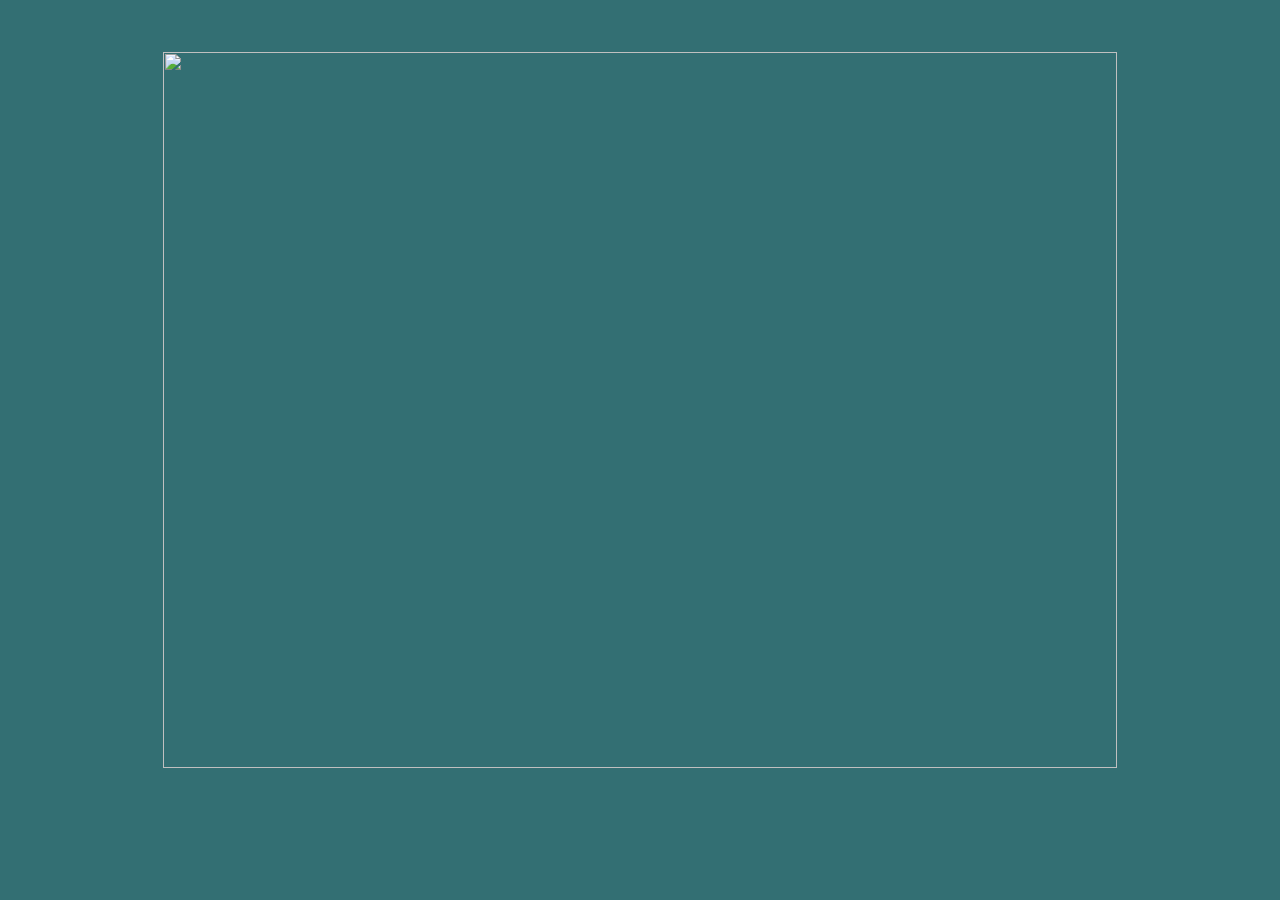
==== album.html @ 2c0aec2a "Added fade animations & the photo album page" ====
<html>
    <head>
        <meta charset="UTF-8" />
        <meta
            name="viewport"
            content="width=device-width"
            ,
            initial-scale="1.0"
        />
        <title>Alex's Photos</title>
        <link rel="stylesheet" href="album.css" />
        <link
            rel="icon"
            href="vectors/photos.svg"
            sizes="any"
            type="image/svg+xml"
        />
    </head>
    <body>
        <div class="wall">
            <img src="vectors/album.svg" class="album" />
        </div>
    </body>
</html>
---- album.css ----
body {
    background-color: #336f73;
}
img {
    -webkit-user-drag: none;
    user-select: none;
}
.wall {
    margin-inline: auto;
    display: flex;
    aspect-ratio: 4 / 3;
    max-height: 100%;
    position: relative;
    justify-content: center;
    align-items: center;
    text-align: center;
}
.album {
    opacity: 1;
    animation-name: fadeInOpacity;
    animation-iteration-count: 1;
    animation-timing-function: ease-in;
    animation-duration: 1s;
    position: absolute;
    margin: auto;
    height: 90%;
    width: 90%;
    z-index: -1;
}

@keyframes fadeInOpacity {
    0% {
        opacity: 0;
    }
    100% {
        opacity: 1;
    }
}
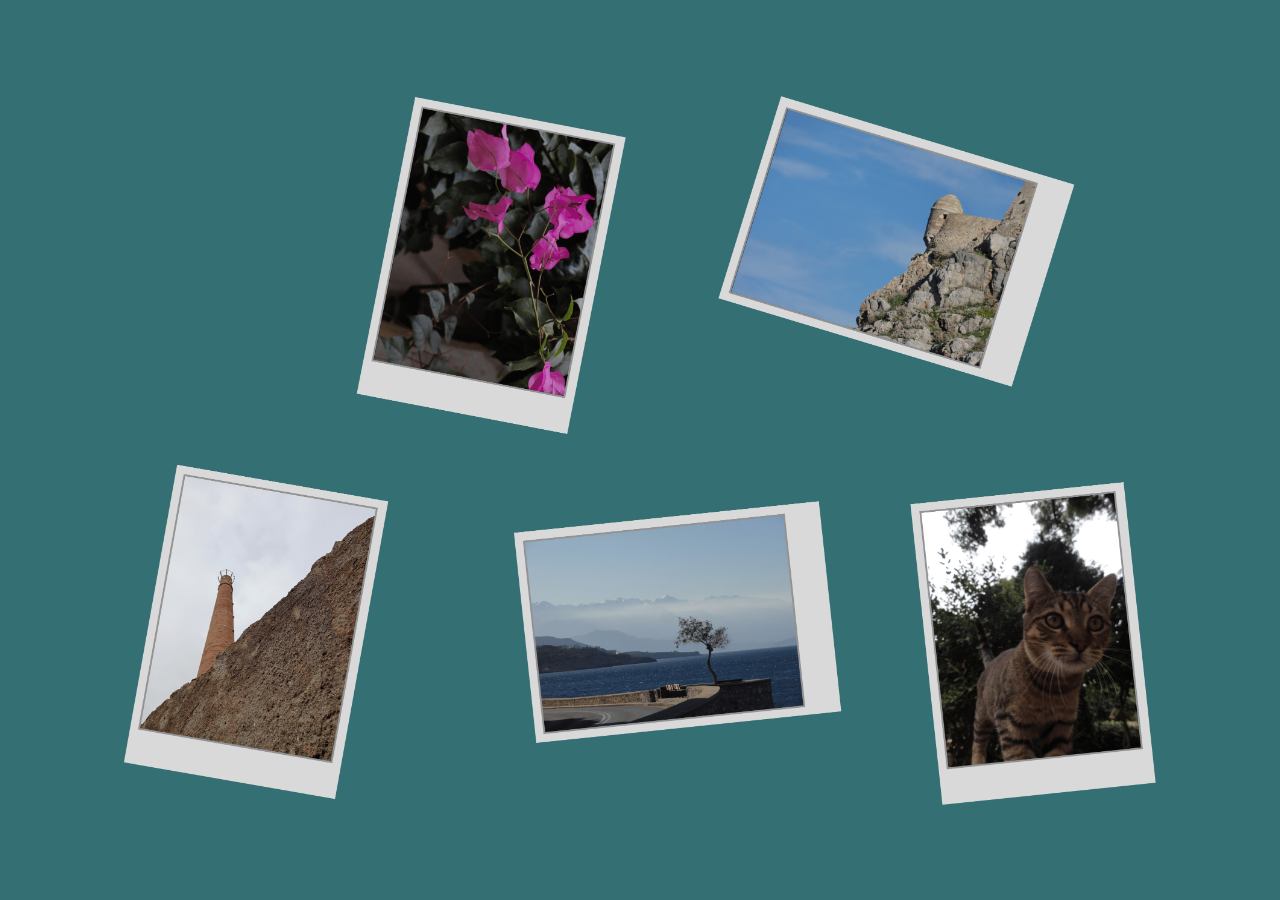
==== commit 0d94700a: "Fixed image" ====
--- a/album.html
+++ b/album.html
@@ -18,7 +18,7 @@
     </head>
     <body>
         <div class="wall">
-            <img src="vectors/album.svg" class="album" />
+            <img src="vectors/Album.png" class="album" />
         </div>
     </body>
 </html>
